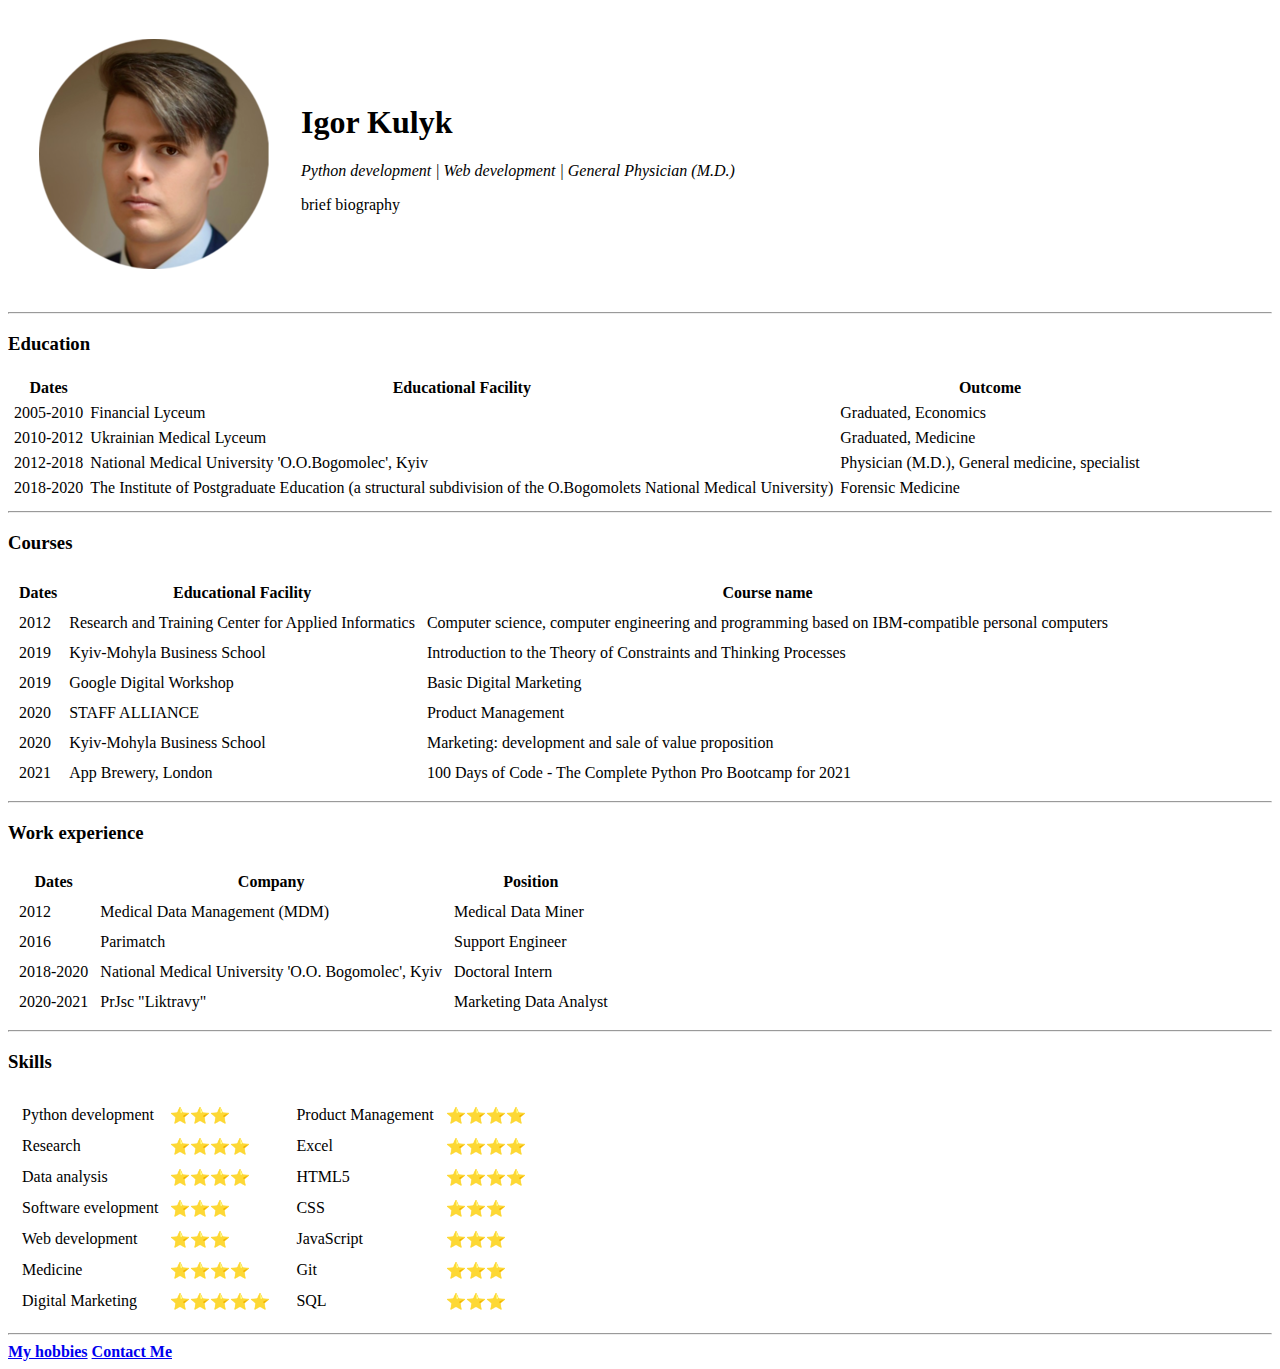
==== index.html @ 263a4cb8 "Add initial CV website files" ====
<!DOCTYPE html>
<html lang="en">
    <head>
        <meta charset="UTF-8">
        <title>Igor's CV website</title>
    </head>
    <body>
    <table cellspacing="30">
        <tr>
            <td><img src="3x4.png" alt="profile_header_photo"></td>
            <td><h1>Igor Kulyk</h1>
        <p><em>Python development | Web development | General Physician (M.D.)</em></p>
        <p>brief biography</p></td>
        </tr>
    </table>
        <hr>
        <h3>Education</h3>
            <table cellspacing="5">
                <thead>
                    <tr>
                        <th>Dates</th>
                        <th>Educational Facility</th>
                        <th>Outcome</th>
                    </tr>
                </thead>
                <tbody>
                <tr>
                    <td>2005-2010</td>
                    <td>Financial Lyceum</td>
                    <td>Graduated, Economics</td>
                </tr>
                <tr>
                    <td>2010-2012</td>
                    <td>Ukrainian Medical Lyceum</td>
                    <td>Graduated, Medicine</td>
                </tr>
                <tr>
                    <td>2012-2018</td>
                    <td>National Medical University 'O.O.Bogomolec', Kyiv</td>
                    <td>Physician (M.D.), General medicine, specialist</td>
                </tr>
                <tr>
                    <td>2018-2020</td>
                    <td>The Institute of Postgraduate Education (a structural subdivision of the O.Bogomolets National Medical University)</td>
                    <td>Forensic Medicine</td>
                </tr>
                </tbody>
            </table>
        <hr>
        <h3>Courses</h3>
        <table cellspacing="10">
            <thead>
                <tr>
                    <th>Dates</th>
                    <th>Educational Facility</th>
                    <th>Course name</th>
                </tr>
            </thead>
            <tbody>
                <tr>
                    <td>2012</td>
                    <td>Research and Training Center for Applied Informatics</td>
                    <td>Сomputer science, computer engineering and programming based on IBM-compatible personal computers</td>
                </tr>
                <tr>
                    <td>2019</td>
                    <td>Kyiv-Mohyla Business School</td>
                    <td>Introduction to the Theory of Constraints and Thinking Processes</td>
                </tr>
                <tr>
                    <td>2019</td>
                    <td>Google Digital Workshop</td>
                    <td>Basic Digital Marketing</td>
                </tr>
                <tr>
                    <td>2020</td>
                    <td>STAFF ALLIANCE</td>
                    <td>Product Management</td>
                </tr>
                <tr>
                    <td>2020</td>
                    <td>Kyiv-Mohyla Business School</td>
                    <td>Marketing: development and sale of value proposition</td>
                </tr>
                <tr>
                    <td>2021</td>
                    <td>App Brewery, London</td>
                    <td>100 Days of Code - The Complete Python Pro Bootcamp for 2021</td>
                </tr>
            </tbody>
        </table>
        <hr>
        <h3>Work experience</h3>
        <table cellspacing="10">
            <thead>
                <tr>
                    <th>Dates</th>
                    <th>Company</th>
                    <th>Position</th>
                </tr>
            </thead>
            <tbody>
                <tr>
                    <td>2012</td>
                    <td>Medical Data Management (MDM)</td>
                    <td>Medical Data Miner</td>
                </tr>
                <tr>
                    <td>2016</td>
                    <td>Parimatch</td>
                    <td>Support Engineer</td>
                </tr>
                <tr>
                    <td>2018-2020</td>
                    <td>National Medical University 'O.O. Bogomolec', Kyiv</td>
                    <td>Doctoral Intern</td>
                </tr>
                <tr>
                    <td>2020-2021</td>
                    <td>PrJsc "Liktravy"</td>
                    <td>Marketing Data Analyst</td>
                </tr>
            </tbody>
        </table>
        <hr>
        <h3>Skills</h3>
        <table>
            <tr>
                <td><table cellspacing="10">
                    <tr>
                        <td>Python development</td>
                        <td>⭐️⭐️⭐️</td>
                    </tr>
                    <tr>
                        <td>Research</td>
                        <td>⭐⭐⭐⭐</td>
                    </tr>
                    <tr>
                        <td>Data analysis</td>
                        <td>⭐⭐⭐⭐</td>
                    </tr>
                    <tr>
                        <td>Software evelopment</td>
                        <td>⭐⭐⭐</td>
                    </tr>
                    <tr>
                        <td>Web development</td>
                        <td>⭐⭐️⭐️</td>
                    </tr>
                    <tr>
                        <td>Medicine</td>
                        <td>⭐️⭐️⭐️⭐️</td>
                    </tr>
                    <tr>
                        <td>Digital Marketing</td>
                        <td>⭐️⭐️⭐️⭐️⭐️</td>
                    </tr>
                </table></td>
                <td><table cellspacing="10">
                    <tr>
                        <td>Product Management</td>
                        <td>⭐️⭐️⭐️⭐️</td>
                    </tr>
                    <tr>
                        <td>Excel</td>
                        <td>⭐️⭐️⭐⭐️</td>
                    </tr>
                    <tr>
                        <td>HTML5</td>
                        <td>⭐⭐⭐⭐</td>
                    </tr>
                    <tr>
                        <td>CSS</td>
                        <td>⭐⭐⭐</td>
                    </tr>
                    <tr>
                        <td>JavaScript</td>
                        <td>⭐⭐⭐</td>
                    </tr>
                    <tr>
                        <td>Git</td>
                        <td>⭐⭐⭐</td>
                    </tr>
                    <tr>
                        <td>SQL</td>
                        <td>⭐⭐⭐</td>
                    </tr>
                </table></td>
            </tr>
        </table>
        <hr size="2">
        <a href="hobbies.html"><strong>My hobbies</strong></a>
        <a href="contacts.html"><strong>Contact Me</strong></a>
    </body>
</html>
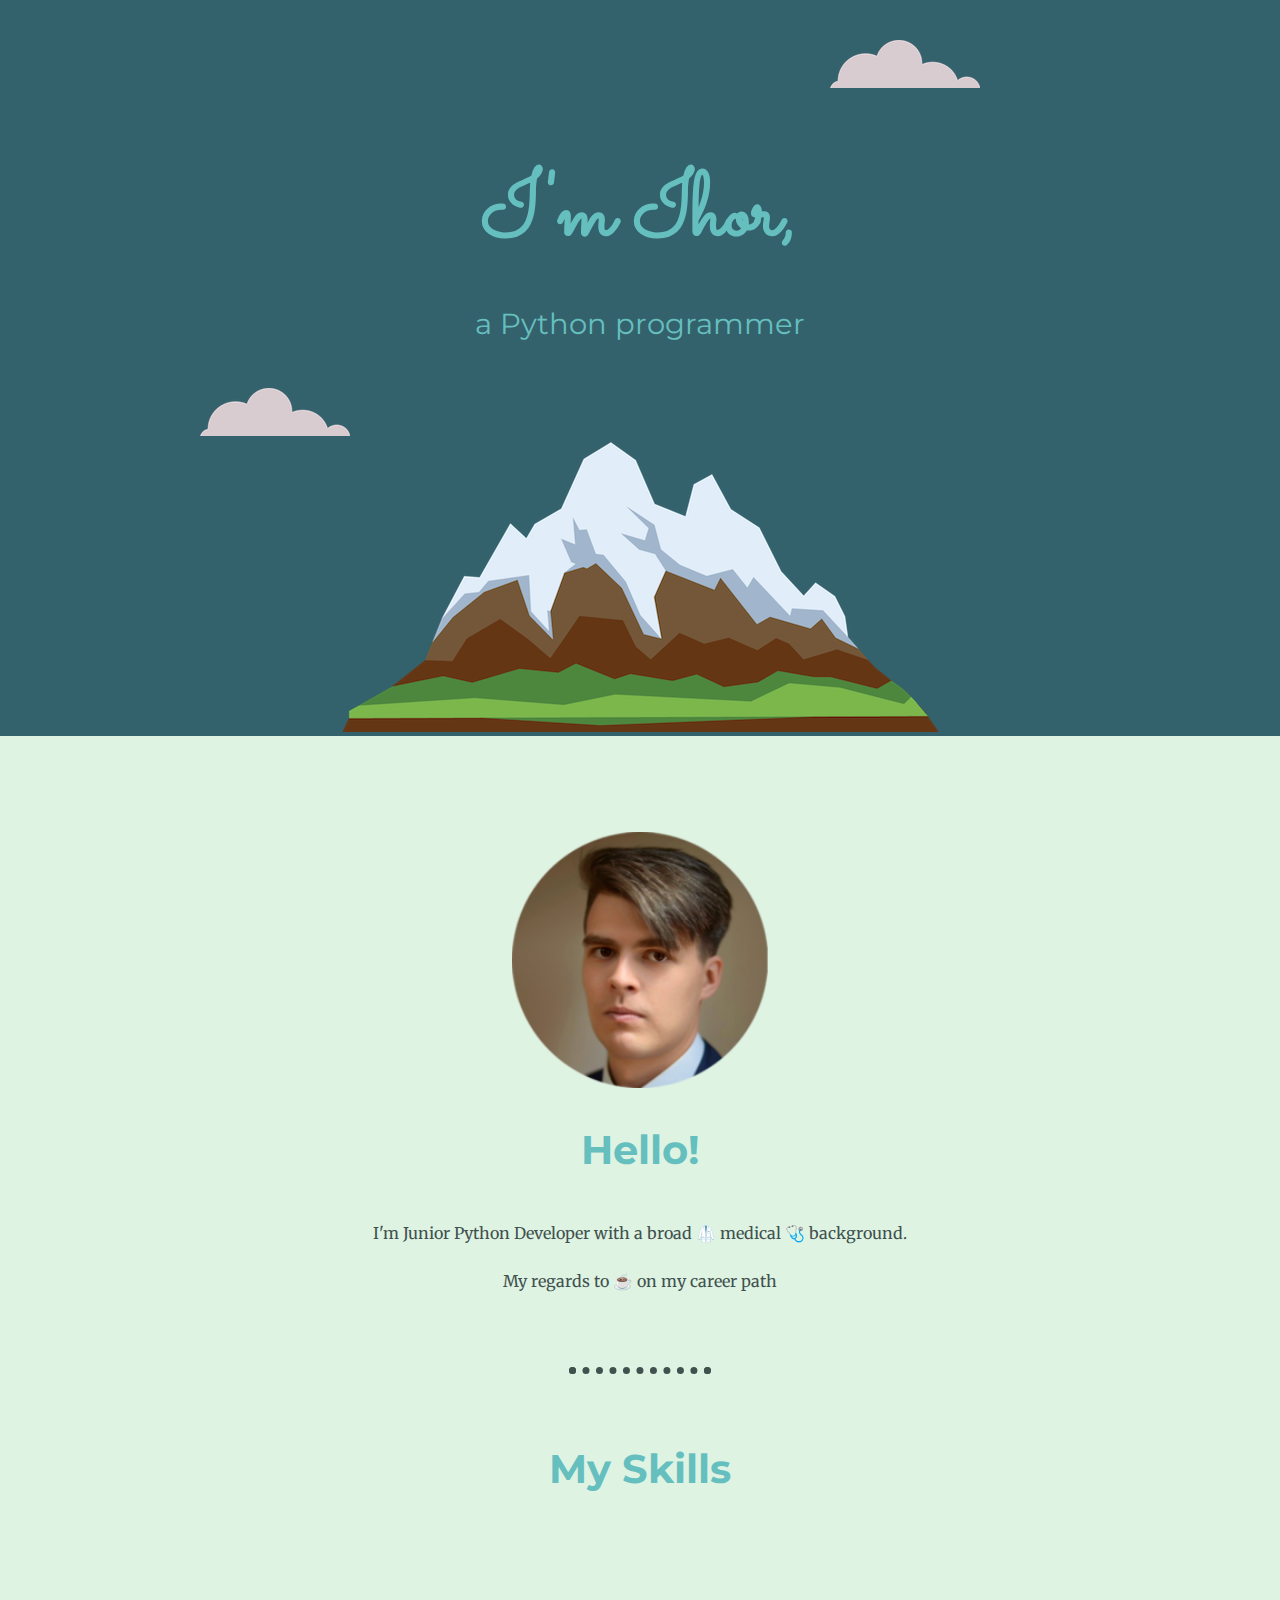
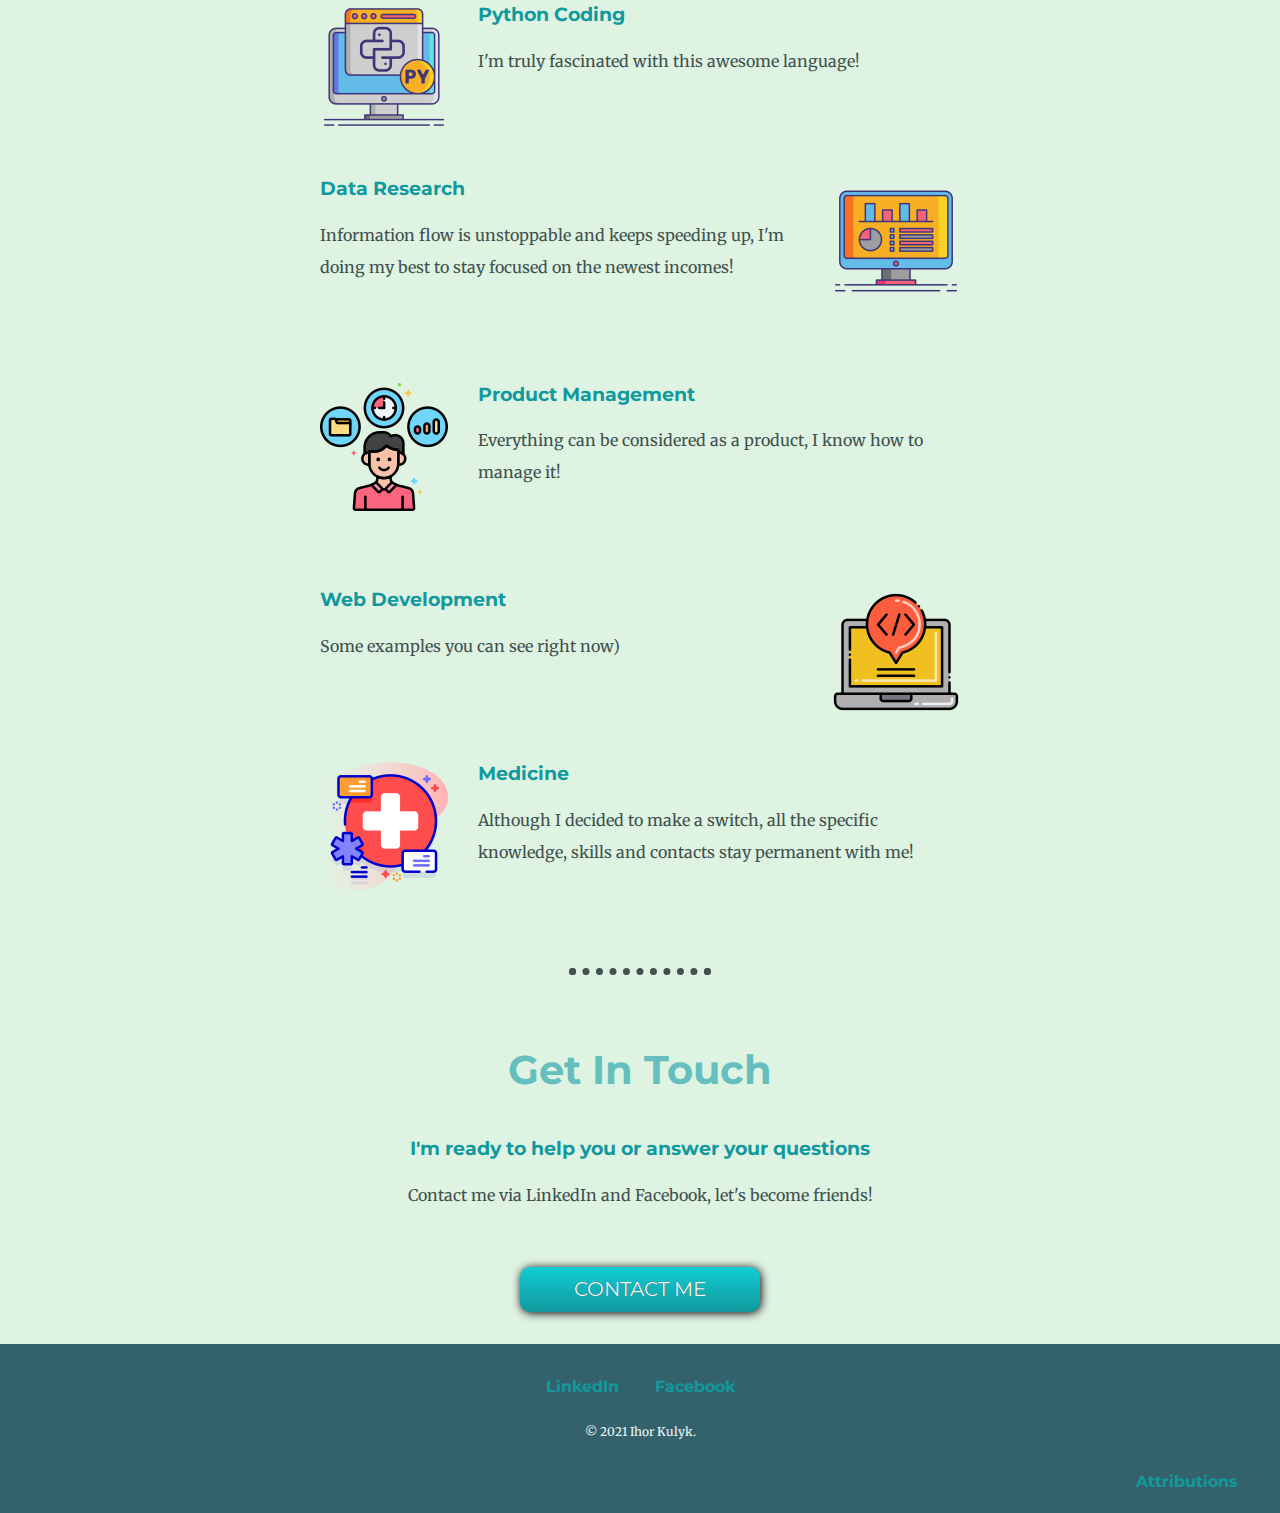
==== commit 4c51bb08: "Add css cv files" ====
--- a/index.html
+++ b/index.html
@@ -1,195 +1,69 @@
 <!DOCTYPE html>
 <html lang="en">
-    <head>
-        <meta charset="UTF-8">
-        <title>Igor's CV website</title>
-    </head>
-    <body>
-    <table cellspacing="30">
-        <tr>
-            <td><img src="3x4.png" alt="profile_header_photo"></td>
-            <td><h1>Igor Kulyk</h1>
-        <p><em>Python development | Web development | General Physician (M.D.)</em></p>
-        <p>brief biography</p></td>
-        </tr>
-    </table>
-        <hr>
-        <h3>Education</h3>
-            <table cellspacing="5">
-                <thead>
-                    <tr>
-                        <th>Dates</th>
-                        <th>Educational Facility</th>
-                        <th>Outcome</th>
-                    </tr>
-                </thead>
-                <tbody>
-                <tr>
-                    <td>2005-2010</td>
-                    <td>Financial Lyceum</td>
-                    <td>Graduated, Economics</td>
-                </tr>
-                <tr>
-                    <td>2010-2012</td>
-                    <td>Ukrainian Medical Lyceum</td>
-                    <td>Graduated, Medicine</td>
-                </tr>
-                <tr>
-                    <td>2012-2018</td>
-                    <td>National Medical University 'O.O.Bogomolec', Kyiv</td>
-                    <td>Physician (M.D.), General medicine, specialist</td>
-                </tr>
-                <tr>
-                    <td>2018-2020</td>
-                    <td>The Institute of Postgraduate Education (a structural subdivision of the O.Bogomolets National Medical University)</td>
-                    <td>Forensic Medicine</td>
-                </tr>
-                </tbody>
-            </table>
-        <hr>
-        <h3>Courses</h3>
-        <table cellspacing="10">
-            <thead>
-                <tr>
-                    <th>Dates</th>
-                    <th>Educational Facility</th>
-                    <th>Course name</th>
-                </tr>
-            </thead>
-            <tbody>
-                <tr>
-                    <td>2012</td>
-                    <td>Research and Training Center for Applied Informatics</td>
-                    <td>Сomputer science, computer engineering and programming based on IBM-compatible personal computers</td>
-                </tr>
-                <tr>
-                    <td>2019</td>
-                    <td>Kyiv-Mohyla Business School</td>
-                    <td>Introduction to the Theory of Constraints and Thinking Processes</td>
-                </tr>
-                <tr>
-                    <td>2019</td>
-                    <td>Google Digital Workshop</td>
-                    <td>Basic Digital Marketing</td>
-                </tr>
-                <tr>
-                    <td>2020</td>
-                    <td>STAFF ALLIANCE</td>
-                    <td>Product Management</td>
-                </tr>
-                <tr>
-                    <td>2020</td>
-                    <td>Kyiv-Mohyla Business School</td>
-                    <td>Marketing: development and sale of value proposition</td>
-                </tr>
-                <tr>
-                    <td>2021</td>
-                    <td>App Brewery, London</td>
-                    <td>100 Days of Code - The Complete Python Pro Bootcamp for 2021</td>
-                </tr>
-            </tbody>
-        </table>
-        <hr>
-        <h3>Work experience</h3>
-        <table cellspacing="10">
-            <thead>
-                <tr>
-                    <th>Dates</th>
-                    <th>Company</th>
-                    <th>Position</th>
-                </tr>
-            </thead>
-            <tbody>
-                <tr>
-                    <td>2012</td>
-                    <td>Medical Data Management (MDM)</td>
-                    <td>Medical Data Miner</td>
-                </tr>
-                <tr>
-                    <td>2016</td>
-                    <td>Parimatch</td>
-                    <td>Support Engineer</td>
-                </tr>
-                <tr>
-                    <td>2018-2020</td>
-                    <td>National Medical University 'O.O. Bogomolec', Kyiv</td>
-                    <td>Doctoral Intern</td>
-                </tr>
-                <tr>
-                    <td>2020-2021</td>
-                    <td>PrJsc "Liktravy"</td>
-                    <td>Marketing Data Analyst</td>
-                </tr>
-            </tbody>
-        </table>
-        <hr>
-        <h3>Skills</h3>
-        <table>
-            <tr>
-                <td><table cellspacing="10">
-                    <tr>
-                        <td>Python development</td>
-                        <td>⭐️⭐️⭐️</td>
-                    </tr>
-                    <tr>
-                        <td>Research</td>
-                        <td>⭐⭐⭐⭐</td>
-                    </tr>
-                    <tr>
-                        <td>Data analysis</td>
-                        <td>⭐⭐⭐⭐</td>
-                    </tr>
-                    <tr>
-                        <td>Software evelopment</td>
-                        <td>⭐⭐⭐</td>
-                    </tr>
-                    <tr>
-                        <td>Web development</td>
-                        <td>⭐⭐️⭐️</td>
-                    </tr>
-                    <tr>
-                        <td>Medicine</td>
-                        <td>⭐️⭐️⭐️⭐️</td>
-                    </tr>
-                    <tr>
-                        <td>Digital Marketing</td>
-                        <td>⭐️⭐️⭐️⭐️⭐️</td>
-                    </tr>
-                </table></td>
-                <td><table cellspacing="10">
-                    <tr>
-                        <td>Product Management</td>
-                        <td>⭐️⭐️⭐️⭐️</td>
-                    </tr>
-                    <tr>
-                        <td>Excel</td>
-                        <td>⭐️⭐️⭐⭐️</td>
-                    </tr>
-                    <tr>
-                        <td>HTML5</td>
-                        <td>⭐⭐⭐⭐</td>
-                    </tr>
-                    <tr>
-                        <td>CSS</td>
-                        <td>⭐⭐⭐</td>
-                    </tr>
-                    <tr>
-                        <td>JavaScript</td>
-                        <td>⭐⭐⭐</td>
-                    </tr>
-                    <tr>
-                        <td>Git</td>
-                        <td>⭐⭐⭐</td>
-                    </tr>
-                    <tr>
-                        <td>SQL</td>
-                        <td>⭐⭐⭐</td>
-                    </tr>
-                </table></td>
-            </tr>
-        </table>
-        <hr size="2">
-        <a href="hobbies.html"><strong>My hobbies</strong></a>
-        <a href="contacts.html"><strong>Contact Me</strong></a>
-    </body>
+<head>
+    <meta charset="UTF-8">
+    <title>Ihor Kulyk</title>
+    <link rel="stylesheet" type="text/css" href="css/styles.css">
+    <link rel="icon" href="favicon.ico">
+    <link href="https://fonts.googleapis.com/css2?family=Merriweather&family=Montserrat&family=Sacramento&display=swap" rel="stylesheet">
+</head>
+<body>
+    <div class="top_container">
+        <img class="top_cloud" src="images/cloud.png" alt="cloud_img">
+        <h1>I'm Ihor,</h1>
+        <h2 class="underhead">a Python programmer</h2>
+        <img class="bottom_cloud" src="images/cloud.png" alt="cloud_img">
+        <img src="images/mountain.png" alt="mountain_img">
+    </div>
+    <div class="middle_container">
+        <div class="profile">
+            <img class="photo" src="images/3x4.png" alt="profile_photo">
+            <h2>Hello!</h2>
+            <p>I'm Junior Python Developer with a broad 🥼 medical 🩺 background.</p>
+            <p>My regards to ☕ on my career path</p>
+        </div>
+    <hr>
+        <div class="skills">
+            <h2>My Skills</h2>
+            <div class="skill-row">
+              <img class="pyth-img" src="images/python_128.png" alt="python_img">
+              <h3>Python Coding</h3>
+              <p>I'm truly fascinated with this awesome language!</p>
+            </div>
+            <div class="skill-row">
+                <img class="research-img" src="images/research_128.png" alt="data_research_img">
+                <h3>Data Research</h3>
+                <p>Information flow is unstoppable and keeps speeding up, I'm doing my best to stay focused on the newest incomes!</p>
+            </div>
+            <div class="skill-row">
+                <img class="prman-img" src="images/product-management_128.png" alt="product_management_img">
+                <h3>Product Management</h3>
+                <p>Everything can be considered as a product, I know how to manage it!</p>
+            </div>
+            <div class="skill-row">
+                <img class="webdev-img" src="images/web-development_128.png" alt="web_development_img">
+                <h3>Web Development</h3>
+                <p>Some examples you can see right now)</p>
+            </div>
+            <div class="skill-row">
+                <img class="med-img" src="images/medicine_128.png" alt="medicine_img">
+                <h3>Medicine</h3>
+                <p>Although I decided to make a switch, all the specific knowledge, skills and contacts stay permanent with me!</p>
+            </div>
+        </div>
+    <hr>
+        <div class="contact-me">
+            <h2>Get In Touch</h2>
+            <h3>I'm ready to help you or answer your questions</h3>
+            <p>Contact me via LinkedIn and Facebook, let's become friends!</p>
+            <a class="button" href="mailto:kulyk.ukraine@gmail.com">CONTACT ME</a>
+        </div>
+    </div>
+    <div class="bottom_container">
+        <a class="footer-link" href="https://linkedin.com/in/ihor-kulyk-b095221aa">LinkedIn</a>
+        <a class="footer-link" href="https://www.facebook.com/1igor.kulik1">Facebook</a>
+        <p class="copyright">© 2021 Ihor Kulyk.</p>
+        <a class="attributions" href="attributions.html">Attributions</a>
+    </div>
+</body>
 </html>--- a/css/styles.css
+++ b/css/styles.css
@@ -0,0 +1,153 @@
+a {
+    color: #11999E;
+    text-decoration: none;
+    font-family: 'Montserrat', sans-serif;
+    font-weight: bold;
+}
+a:hover {
+    color: #EAF6F6;
+}
+body {
+    margin: 0px;
+    text-align: center;
+    color: #40514E;
+    font-family: 'Merriweather', serif;
+    background-color: #dff3e3; /*eff7e1*/
+}
+h1 {
+    font-size: 5.625rem;
+    margin: 50px auto 0 auto;
+    font-family: 'Sacramento', cursive;
+    color: #66BFBF;
+}
+h2 {
+    font-family: 'Montserrat', sans-serif;
+    font-size: 2.5rem;
+    color: #66BFBF;
+    padding-bottom: 10px;
+}
+h3 {
+    font-family: 'Montserrat', sans-serif;
+    color: #11999E;
+}
+hr {
+    border: dotted #40514E 7px;
+    border-bottom: none;
+    width: 10%;
+    margin: 70px auto;
+}
+p {
+    line-height: 2;
+}
+.top_container {
+    position: relative;
+    padding-top: 100px;
+    background-color: #34626c; /*#EAF6F6*/
+}
+.middle_container {
+    margin: 6em 0 1em 0;
+}
+.bottom_container {
+    padding: 2em;
+    background-color: #34626c; /*66BFBF*/
+    margin-top: 2em;
+    word-spacing: 2em;
+}
+.underhead {
+    font-size: 1.8rem;
+    font-weight: normal;
+}
+.skill-row {
+    margin: 100px auto 100px auto;
+    width: 50%;
+    text-align: left;
+}
+.attributions {
+    position: relative;
+    left: 45%;
+    top: 10px;
+}
+.attr_header {
+    font-size: 4rem;
+}
+.photo {
+    width: 20%;
+}
+.top_cloud {
+    position: absolute;
+    right: 300px;
+    top: 40px;
+}
+.bottom_cloud {
+    position: absolute;
+    left: 200px;
+    bottom: 300px;
+}
+.pyth-img {
+    float: left;
+    margin-right: 30px;
+}
+.research-img {
+    float: right;
+    margin-left: 30px;
+}
+.prman-img {
+    float: left;
+    margin-right: 30px;
+}
+.webdev-img {
+    float: right;
+    margin-left: 30px;
+}
+.med-img {
+    float: left;
+    margin-right: 30px;
+}
+.button {
+   background: #11CDD4;
+   background-image: -webkit-linear-gradient(top, #11CDD4, #11999E);
+   background-image: -moz-linear-gradient(top, #11CDD4, #11999E);
+   background-image: -ms-linear-gradient(top, #11CDD4, #11999E);
+   background-image: -o-linear-gradient(top, #11CDD4, #11999E);
+   background-image: -webkit-gradient(to bottom, #11CDD4, #11999E);
+   -webkit-border-radius: 10px;
+   -moz-border-radius: 10px;
+   border-radius: 10px;
+   height: 5px;
+   line-height: 5px;
+   color: #FFFFFF;
+   font-family: 'Montserrat', sans-serif;
+   width: 200px;
+   font-size: 20px;
+   font-weight: 400;
+   padding: 20px;
+   -webkit-box-shadow: 1px 1px 10px 0 #000000;
+   -moz-box-shadow: 1px 1px 10px 0 #000000;
+   box-shadow: 1px 1px 10px 0 #000000;
+   text-shadow: 0 0 0 #000000;
+   text-decoration: none;
+   display: inline-block;
+   cursor: pointer;
+   text-align: center;
+   margin-top: 2em;
+}
+.button:hover {
+   border: solid #000000 0;
+   background: #30E3CB;
+   background-image: -webkit-linear-gradient(top, #30E3CB, #2BC4AD);
+   background-image: -moz-linear-gradient(top, #30E3CB, #2BC4AD);
+   background-image: -ms-linear-gradient(top, #30E3CB, #2BC4AD);
+   background-image: -o-linear-gradient(top, #30E3CB, #2BC4AD);
+   background-image: -webkit-gradient(to bottom, #30E3CB, #2BC4AD);
+   -webkit-border-radius: 100px;
+   -moz-border-radius: 100px;
+   border-radius: 100px;
+   text-decoration: none;
+}
+.copyright {
+    padding-top: 1em;
+    padding-bottom: 5px;
+    color: #EAF6F6;
+    word-spacing: normal;
+    font-size: 0.75rem;
+}